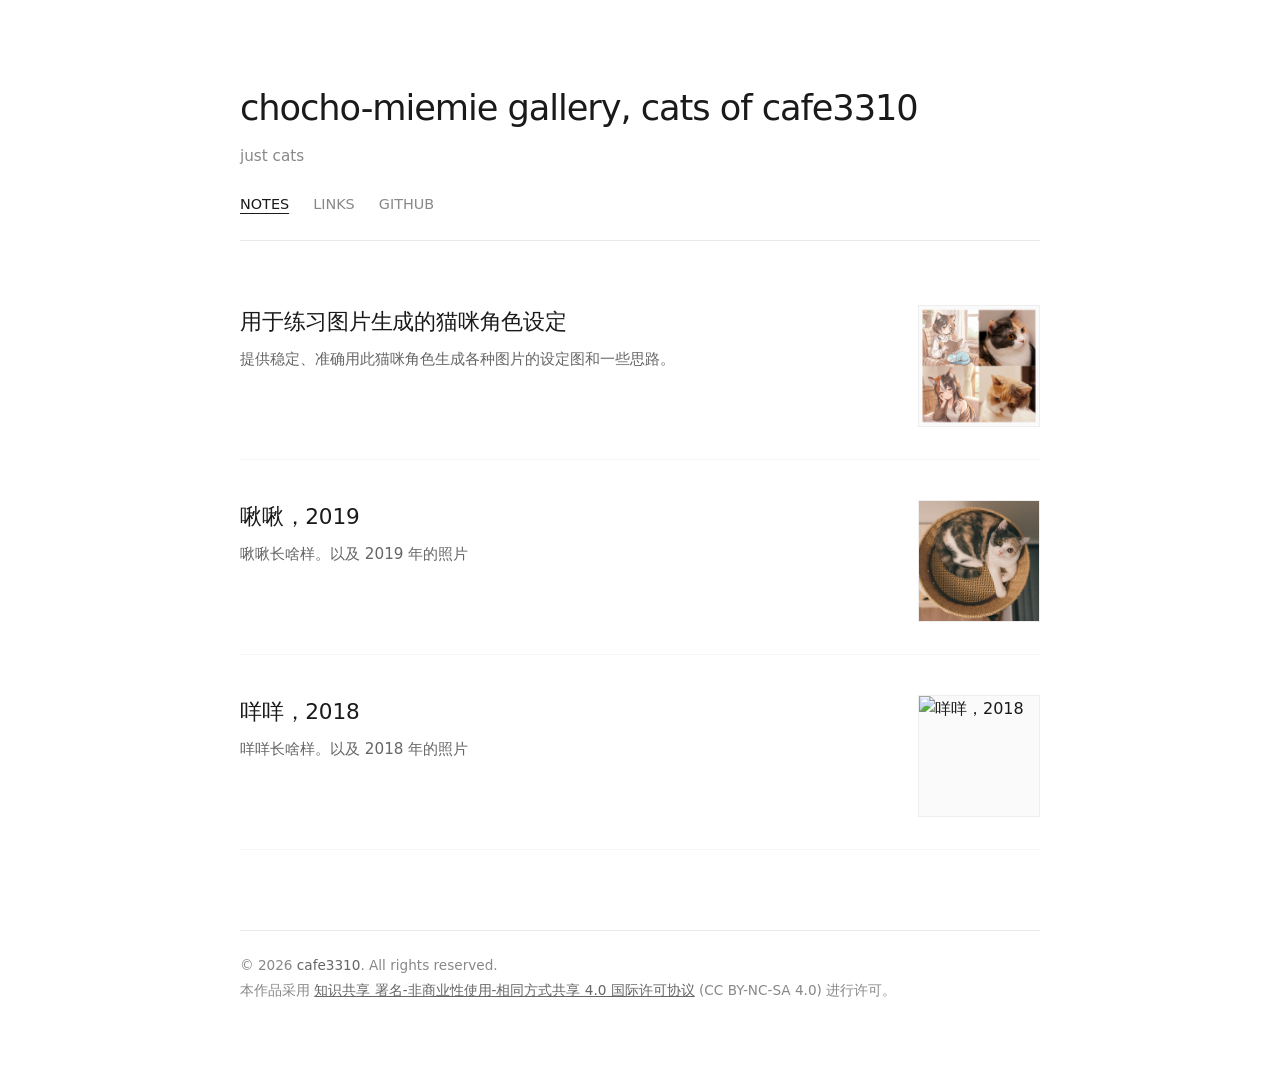
==== docs/index.html @ 52c23834 "update" ====
<!DOCTYPE html>
<html lang="zh">
<head>
  <meta charset="UTF-8">
  <meta name="viewport" content="width=device-width, initial-scale=1.0">
  <title>Notes - chocho-miemie gallery</title>
  <meta name="description" content="just cats">
  <link rel="stylesheet" href="./styles.css">
  <meta property="og:title" content="chocho-miemie gallery, cats of cafe3310">
  <meta property="og:type" content="website">
  <meta property="og:url" content="https://cafe3310.github.io/chocho-miemie-album/index.html">
  <meta property="og:image" content="https://cafe3310.github.io/chocho-miemie-album/gallery/2026-06-08-00-00_miemie-at-2018_miemie-7.jpg">
  <meta property="og:description" content="just cats">
  <meta property="og:site_name" content="chocho-miemie gallery, cats of cafe3310">
  <meta name="twitter:card" content="summary_large_image">
  <meta name="twitter:title" content="chocho-miemie gallery, cats of cafe3310">
  <meta name="twitter:description" content="just cats">
  <meta name="twitter:image" content="https://cafe3310.github.io/chocho-miemie-album/gallery/2026-06-08-00-00_miemie-at-2018_miemie-7.jpg">
  <script type="application/ld+json">
{
  "@context": "https://schema.org",
  "@graph": [
    {
      "@type": "WebSite",
      "@id": "https://cafe3310.github.io/chocho-miemie-album/#website",
      "name": "chocho-miemie gallery, cats of cafe3310",
      "url": "https://cafe3310.github.io/chocho-miemie-album/",
      "description": "just cats"
    },
    {
      "@type": "TechArticle",
      "headline": "用于练习图片生成的猫咪角色设定",
      "description": "提供稳定、准确用此猫咪角色生成各种图片的设定图和一些思路。",
      "image": [
        "https://cafe3310.github.io/chocho-miemie-album/gallery/2026-06-14-20-13-cat-oc-design-collage.png",
        "https://cafe3310.github.io/chocho-miemie-album/gallery/2026-06-14-20-13-cat-oc-design-compare.jpg",
        "https://cafe3310.github.io/chocho-miemie-album/gallery/2026-06-14-20-13-cat-oc-design-chocho-1.jpg",
        "https://cafe3310.github.io/chocho-miemie-album/gallery/2026-06-14-20-13-cat-oc-design-chocho-2.jpg",
        "https://cafe3310.github.io/chocho-miemie-album/gallery/2026-06-14-20-13-cat-oc-design-chocho-3.jpg",
        "https://cafe3310.github.io/chocho-miemie-album/gallery/2026-06-14-20-13-cat-oc-design-chocho-5.jpg",
        "https://cafe3310.github.io/chocho-miemie-album/gallery/2026-06-14-20-13-cat-oc-design-miemie-2.jpg",
        "https://cafe3310.github.io/chocho-miemie-album/gallery/2026-06-14-20-13-cat-oc-design-miemie-1.jpg",
        "https://cafe3310.github.io/chocho-miemie-album/gallery/2026-06-14-20-13-cat-oc-design-miemie-3.jpg",
        "https://cafe3310.github.io/chocho-miemie-album/gallery/2026-06-14-20-13-cat-oc-design-chocho-6.jpg",
        "https://cafe3310.github.io/chocho-miemie-album/gallery/2026-06-14-20-13-cat-oc-design-chocho-7.jpg",
        "https://cafe3310.github.io/chocho-miemie-album/gallery/2026-06-14-20-13-cat-oc-design-miemie-4.jpg",
        "https://cafe3310.github.io/chocho-miemie-album/gallery/2026-06-14-20-13-cat-oc-design-miemie-5.jpg"
      ],
      "datePublished": "2026-06-14",
      "url": "https://cafe3310.github.io/chocho-miemie-album/posts/cat-oc-design.html",
      "author": {
        "@type": "Person",
        "name": "cafe3310",
        "url": "https://github.com/cafe3310"
      }
    },
    {
      "@type": "TechArticle",
      "headline": "啾啾，2019",
      "description": "啾啾长啥样。以及 2019 年的照片",
      "image": [
        "https://cafe3310.github.io/chocho-miemie-album/gallery/2026-06-09-19-53_chocho-at-2019_chocho-1.jpg",
        "https://cafe3310.github.io/chocho-miemie-album/gallery/2026-06-09-19-53_chocho-at-2019_chocho-2.jpg",
        "https://cafe3310.github.io/chocho-miemie-album/gallery/2026-06-09-19-53_chocho-at-2019_chocho-3.jpg",
        "https://cafe3310.github.io/chocho-miemie-album/gallery/2026-06-09-19-53_chocho-at-2019_chocho-4.jpg",
        "https://cafe3310.github.io/chocho-miemie-album/gallery/2026-06-09-19-53_chocho-at-2019_chocho-5.jpg",
        "https://cafe3310.github.io/chocho-miemie-album/gallery/2026-06-09-19-53_chocho-at-2019_chocho-6.jpg",
        "https://cafe3310.github.io/chocho-miemie-album/gallery/2026-06-09-19-53_chocho-at-2019_chocho-7.jpg"
      ],
      "datePublished": "2026-06-09",
      "url": "https://cafe3310.github.io/chocho-miemie-album/posts/chocho-at-2019.html",
      "author": {
        "@type": "Person",
        "name": "cafe3310",
        "url": "https://github.com/cafe3310"
      }
    },
    {
      "@type": "TechArticle",
      "headline": "咩咩，2018",
      "description": "咩咩长啥样。以及 2018 年的照片",
      "image": [
        "https://cafe3310.github.io/chocho-miemie-album/gallery/2026-06-08-00-00_miemie-at-2018_miemie-1.jpg",
        "https://cafe3310.github.io/chocho-miemie-album/gallery/2026-06-08-00-00_miemie-at-2018_miemie-2.jpg",
        "https://cafe3310.github.io/chocho-miemie-album/gallery/2026-06-08-00-00_miemie-at-2018_miemie-3.jpg",
        "https://cafe3310.github.io/chocho-miemie-album/gallery/2026-06-08-00-00_miemie-at-2018_miemie-4.jpg",
        "https://cafe3310.github.io/chocho-miemie-album/gallery/2026-06-08-00-00_miemie-at-2018_miemie-5.jpg",
        "https://cafe3310.github.io/chocho-miemie-album/gallery/2026-06-08-00-00_miemie-at-2018_miemie-6.jpg",
        "https://cafe3310.github.io/chocho-miemie-album/gallery/2026-06-08-00-00_miemie-at-2018_miemie-7.jpg",
        "https://cafe3310.github.io/chocho-miemie-album/gallery/2026-06-08-00-00_miemie-at-2018_miemie-8.jpg"
      ],
      "datePublished": "2026-06-08",
      "url": "https://cafe3310.github.io/chocho-miemie-album/posts/miemie-at-2018.html",
      "author": {
        "@type": "Person",
        "name": "cafe3310",
        "url": "https://github.com/cafe3310"
      }
    }
  ]
}
</script>
</head>
<body>
  <div class="container">
    <header>
      <h1><a href="./index.html" style="text-decoration: none; color: inherit;">chocho-miemie gallery, cats of cafe3310</a></h1>
      <p>just cats</p>
      <nav class="site-nav">
        <a href="./index.html" class="active">NOTES</a>
        <a href="./links.html" class="">LINKS</a>
        <a href="https://github.com/cafe3310" target="_blank" rel="noopener noreferrer">GITHUB</a>
      </nav>
    </header>

    <main>
      <div class="post-list">
  
        <article class="post-item">
          <a href="posts/cat-oc-design.html">
            <div class="post-thumbnail">
              <img src="gallery/2026-06-14-20-13-cat-oc-design-collage.png" alt="用于练习图片生成的猫咪角色设定" loading="lazy">
            </div>
            <div class="post-info">
              <h2 class="post-title">用于练习图片生成的猫咪角色设定</h2>
              <p class="post-desc">提供稳定、准确用此猫咪角色生成各种图片的设定图和一些思路。</p>
            </div>
          </a>
        </article>
        

        <article class="post-item">
          <a href="posts/chocho-at-2019.html">
            <div class="post-thumbnail">
              <img src="gallery/2026-06-09-19-53_chocho-at-2019_chocho-5.jpg" alt="啾啾，2019" loading="lazy">
            </div>
            <div class="post-info">
              <h2 class="post-title">啾啾，2019</h2>
              <p class="post-desc">啾啾长啥样。以及 2019 年的照片</p>
            </div>
          </a>
        </article>
        

        <article class="post-item">
          <a href="posts/miemie-at-2018.html">
            <div class="post-thumbnail">
              <img src="gallery/2026-06-08-00-00_miemie-at-2018_miemie-1.jpg" alt="咩咩，2018" loading="lazy">
            </div>
            <div class="post-info">
              <h2 class="post-title">咩咩，2018</h2>
              <p class="post-desc">咩咩长啥样。以及 2018 年的照片</p>
            </div>
          </a>
        </article>
        
</div>

    </main>

    <footer style="margin-top: 5rem; border-top: 1px solid #eaeaea; padding-top: 1.5rem; font-size: 0.85rem; color: #888888; line-height: 1.6;">
      <p style="margin: 0;">&copy; 2026 <a href="https://github.com/cafe3310" target="_blank" style="color: #666666; text-decoration: none;">cafe3310</a>. All rights reserved.</p>
      <p style="margin: 0.25rem 0 0 0;">本作品采用 <a href="https://creativecommons.org/licenses/by-nc-sa/4.0/deed.zh-hans" target="_blank" style="color: #666666; text-decoration: underline;">知识共享 署名-非商业性使用-相同方式共享 4.0 国际许可协议</a> (CC BY-NC-SA 4.0) 进行许可。</p>
    </footer>
  </div>
</body>
</html>
---- docs/styles.css ----
:root {
  font-family: Inter, system-ui, Avenir, Helvetica, Arial, sans-serif;
  line-height: 1.6;
  font-weight: 400;
  color: #1a1a1a;
  background-color: #ffffff;
  text-rendering: optimizeLegibility;
  -webkit-font-smoothing: antialiased;
}

body {
  margin: 0;
  padding: 0;
  min-height: 100vh;
}

/* Minimalism Typography & Layout */
.container {
  max-width: 800px;
  margin: 0 auto;
  padding: 5rem 2rem;
}

header {
  margin-bottom: 4rem;
  border-bottom: 1px solid #eaeaea;
  padding-bottom: 1.5rem;
}

header h1 {
  font-size: 2.2rem;
  font-weight: 400;
  margin: 0 0 0.5rem 0;
  letter-spacing: -0.03em;
}

header p {
  color: #888888;
  margin: 0;
  font-size: 0.95rem;
  font-weight: 400;
}

.site-nav {
  display: flex;
  gap: 1.5rem;
  margin-top: 1.5rem;
}

.site-nav a, .site-nav button {
  background: none;
  border: none;
  padding: 0;
  color: #888888;
  font-size: 0.9rem;
  cursor: pointer;
  text-decoration: none;
  transition: color 0.15s ease;
}

.site-nav a:hover, .site-nav a.active, .site-nav button:hover, .site-nav button.active {
  color: #1a1a1a;
  text-decoration: underline;
  text-underline-offset: 4px;
}

/* Post list */
.post-list {
  display: flex;
  flex-direction: column;
  gap: 2.5rem;
}

.post-item {
  cursor: pointer;
  transition: opacity 0.15s ease;
  padding-bottom: 2rem;
  border-bottom: 1px solid #f5f5f5;
}

.post-item:hover {
  opacity: 0.7;
}

.post-item a {
  display: flex;
  flex-direction: row-reverse;
  gap: 1.5rem;
  align-items: flex-start;
  text-decoration: none;
  color: inherit;
  justify-content: space-between;
}

.post-thumbnail {
  width: 120px;
  height: 120px;
  flex-shrink: 0;
  border: 1px solid #eeeeee;
  overflow: hidden;
  background-color: #fafafa;
}

.post-thumbnail img {
  width: 100%;
  height: 100%;
  object-fit: cover;
}

.post-info {
  flex-grow: 1;
}

.post-title {
  font-size: 1.35rem;
  font-weight: 400;
  margin: 0 0 0.5rem 0;
  letter-spacing: -0.01em;
}

.post-desc {
  color: #666666;
  font-size: 0.95rem;
  margin: 0;
  max-width: 700px;
}

/* 移动端响应式布局 */
@media (max-width: 600px) {
  .post-item a {
    flex-direction: column;
    gap: 1rem;
  }
  .post-thumbnail {
    width: 100%;
    height: 180px;
  }
}

/* Single Post View (Large whitespace, fine typography) */
.post-view {
  animation: fadeIn 0.25s ease;
}

@keyframes fadeIn {
  from { opacity: 0; }
  to { opacity: 1; }
}

.back-btn {
  background: none;
  border: none;
  padding: 0;
  color: #888888;
  cursor: pointer;
  font-size: 0.9rem;
  margin-bottom: 2rem;
}

.back-btn:hover {
  color: #1a1a1a;
}

.post-content {
  font-size: 1.05rem;
  color: #222222;
  margin-bottom: 3.5rem;
}

.post-content a {
  color: #1a1a1a;
  text-decoration: none;
  border-bottom: 1px solid #cccccc;
  padding-bottom: 1px;
  transition: all 0.15s ease;
}

.post-content a:hover {
  border-bottom-color: #1a1a1a;
  background-color: rgba(0, 0, 0, 0.03);
}

.post-content h3 {
  font-size: 1.15rem;
  font-weight: 500;
  margin-top: 2rem;
  margin-bottom: 0.75rem;
}

.post-content p {
  margin-bottom: 1.25rem;
}

.post-content ul {
  list-style: none;
  padding-left: 0;
  margin-bottom: 1.25rem;
}

.post-content li {
  position: relative;
  padding-left: 1.2rem;
  margin-bottom: 0.5rem;
}

.post-content li::before {
  content: "";
  position: absolute;
  left: 0.2rem;
  top: 0.68em;
  width: 3px;
  height: 3px;
  border-radius: 50%;
  background-color: currentColor;
}

/* Parameter Code Block */
pre {
  background-color: #fafafa;
  border: 1px solid #eeeeee;
  border-radius: 4px;
  padding: 1rem;
  font-family: ui-monospace, SFMono-Regular, Menlo, Monaco, Consolas, monospace;
  font-size: 0.85rem;
  line-height: 1.5;
  overflow-x: auto;
  margin-bottom: 1.5rem;
}

/* Assets Gallery Grid */
.gallery-section-title {
  font-size: 1rem;
  font-weight: 500;
  text-transform: uppercase;
  letter-spacing: 0.08em;
  color: #999999;
  margin-bottom: 1.5rem;
  border-bottom: 1px solid #eaeaea;
  padding-bottom: 0.5rem;
}

.gallery-section {
  margin-bottom: 3.5rem;
}

.gallery-grid {
  display: grid;
  grid-template-columns: repeat(auto-fill, minmax(160px, 1fr));
  gap: 1.5rem;
}

.gallery-container {
  display: flex;
  flex-direction: column;
  gap: 0.5rem;
}

.gallery-item {
  background-color: #fafafa;
  border: 1px solid #eeeeee;
  aspect-ratio: 1 / 1;
  overflow: hidden;
  position: relative;
  transition: border-color 0.15s ease;
  cursor: pointer;
}

.gallery-item:hover {
  border-color: #666666;
}

.gallery-item.video-item {
  aspect-ratio: 16 / 9;
}

.gallery-item img, .gallery-item video {
  width: 100%;
  height: 100%;
  object-fit: cover;
}

.asset-caption {
  font-size: 0.8rem;
  color: #888888;
  text-align: center;
}

/* Flat Links List */
.links-list {
  display: flex;
  flex-direction: column;
  gap: 1rem;
}

.link-card {
  display: flex;
  justify-content: space-between;
  align-items: center;
  padding: 1.25rem 1.5rem;
  border: 1px solid #eeeeee;
  transition: border-color 0.15s ease;
  text-decoration: none;
  color: inherit;
}

.link-card:hover {
  border-color: #1a1a1a;
}

.link-card-title {
  font-size: 1.05rem;
  font-weight: 400;
}

.link-card-url {
  font-size: 0.85rem;
  color: #888888;
}

/* Modal details */
.modal-overlay {
  position: fixed;
  top: 0;
  left: 0;
  right: 0;
  bottom: 0;
  background-color: rgba(255, 255, 255, 0.96);
  display: flex;
  justify-content: center;
  align-items: center;
  z-index: 1000;
  padding: 2rem;
}

.modal-content {
  background-color: #ffffff;
  border: 1px solid #eaeaea;
  padding: 1.5rem;
  max-width: 900px;
  width: 90%;
  box-shadow: 0 4px 30px rgba(0, 0, 0, 0.01);
  animation: fadeIn 0.18s ease;
}

.modal-close {
  background: none;
  border: none;
  cursor: pointer;
  color: #999999;
  font-size: 0.85rem;
  float: right;
  margin-top: -1.25rem;
  margin-right: -1.25rem;
}

.modal-close:hover {
  color: #1a1a1a;
}

.modal-media {
  max-height: 70vh;
  width: 100%;
  margin-bottom: 0;
  border: 1px solid #eeeeee;
  overflow: hidden;
  background-color: #fafafa;
}

.modal-media img, .modal-media video {
  width: 100%;
  height: 100%;
  object-fit: contain;
}

.modal-title {
  font-weight: 400;
  font-size: 0.88rem;
  margin: 1.25rem 0 0 0;
  letter-spacing: -0.01em;
  text-align: center;
  color: #555555;
  line-height: 1.4;
}
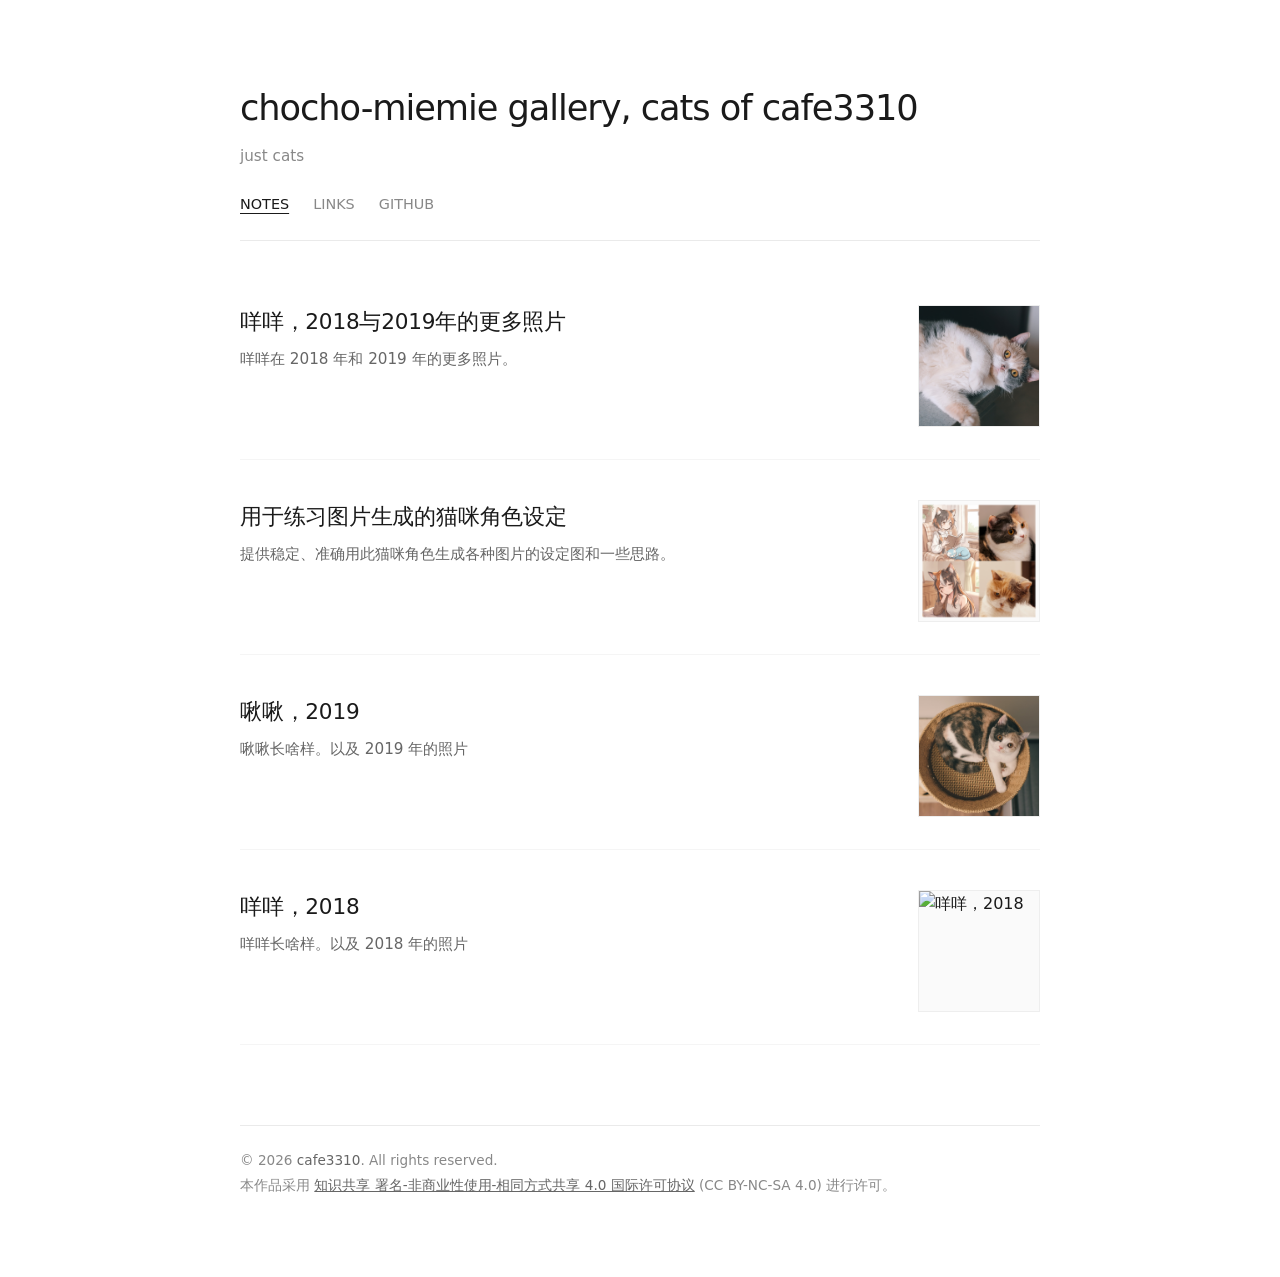
==== commit e9d9f763: "update article" ====
--- a/docs/index.html
+++ b/docs/index.html
@@ -29,6 +29,32 @@
     },
     {
       "@type": "TechArticle",
+      "headline": "咩咩，2018与2019年的更多照片",
+      "description": "咩咩在 2018 年和 2019 年的更多照片。",
+      "image": [
+        "https://cafe3310.github.io/chocho-miemie-album/gallery/2026-06-15-21-12-miemie-at-2018-2019-miemie-1.jpg",
+        "https://cafe3310.github.io/chocho-miemie-album/gallery/2026-06-15-21-12-miemie-at-2018-2019-miemie-2.jpg",
+        "https://cafe3310.github.io/chocho-miemie-album/gallery/2026-06-15-21-12-miemie-at-2018-2019-miemie-3.jpg",
+        "https://cafe3310.github.io/chocho-miemie-album/gallery/2026-06-15-21-12-miemie-at-2018-2019-miemie-4.jpg",
+        "https://cafe3310.github.io/chocho-miemie-album/gallery/2026-06-15-21-12-miemie-at-2018-2019-miemie-5.jpg",
+        "https://cafe3310.github.io/chocho-miemie-album/gallery/2026-06-15-21-12-miemie-at-2018-2019-miemie-6.jpg",
+        "https://cafe3310.github.io/chocho-miemie-album/gallery/2026-06-15-21-12-miemie-at-2018-2019-miemie-7.jpg",
+        "https://cafe3310.github.io/chocho-miemie-album/gallery/2026-06-15-21-12-miemie-at-2018-2019-miemie-8.jpg",
+        "https://cafe3310.github.io/chocho-miemie-album/gallery/2026-06-15-21-12-miemie-at-2018-2019-miemie-9.jpg",
+        "https://cafe3310.github.io/chocho-miemie-album/gallery/2026-06-15-21-12-miemie-at-2018-2019-miemie-10.jpg",
+        "https://cafe3310.github.io/chocho-miemie-album/gallery/2026-06-15-21-12-miemie-at-2018-2019-miemie-11.jpg",
+        "https://cafe3310.github.io/chocho-miemie-album/gallery/2026-06-15-21-12-miemie-at-2018-2019-miemie-12.jpg"
+      ],
+      "datePublished": "2026-06-15",
+      "url": "https://cafe3310.github.io/chocho-miemie-album/posts/miemie-at-2018-2019.html",
+      "author": {
+        "@type": "Person",
+        "name": "cafe3310",
+        "url": "https://github.com/cafe3310"
+      }
+    },
+    {
+      "@type": "TechArticle",
       "headline": "用于练习图片生成的猫咪角色设定",
       "description": "提供稳定、准确用此猫咪角色生成各种图片的设定图和一些思路。",
       "image": [
@@ -117,6 +143,19 @@
       <div class="post-list">
   
         <article class="post-item">
+          <a href="posts/miemie-at-2018-2019.html">
+            <div class="post-thumbnail">
+              <img src="gallery/2026-06-15-21-12-miemie-at-2018-2019-miemie-1.jpg" alt="咩咩，2018与2019年的更多照片" loading="lazy">
+            </div>
+            <div class="post-info">
+              <h2 class="post-title">咩咩，2018与2019年的更多照片</h2>
+              <p class="post-desc">咩咩在 2018 年和 2019 年的更多照片。</p>
+            </div>
+          </a>
+        </article>
+        
+
+        <article class="post-item">
           <a href="posts/cat-oc-design.html">
             <div class="post-thumbnail">
               <img src="gallery/2026-06-14-20-13-cat-oc-design-collage.png" alt="用于练习图片生成的猫咪角色设定" loading="lazy">
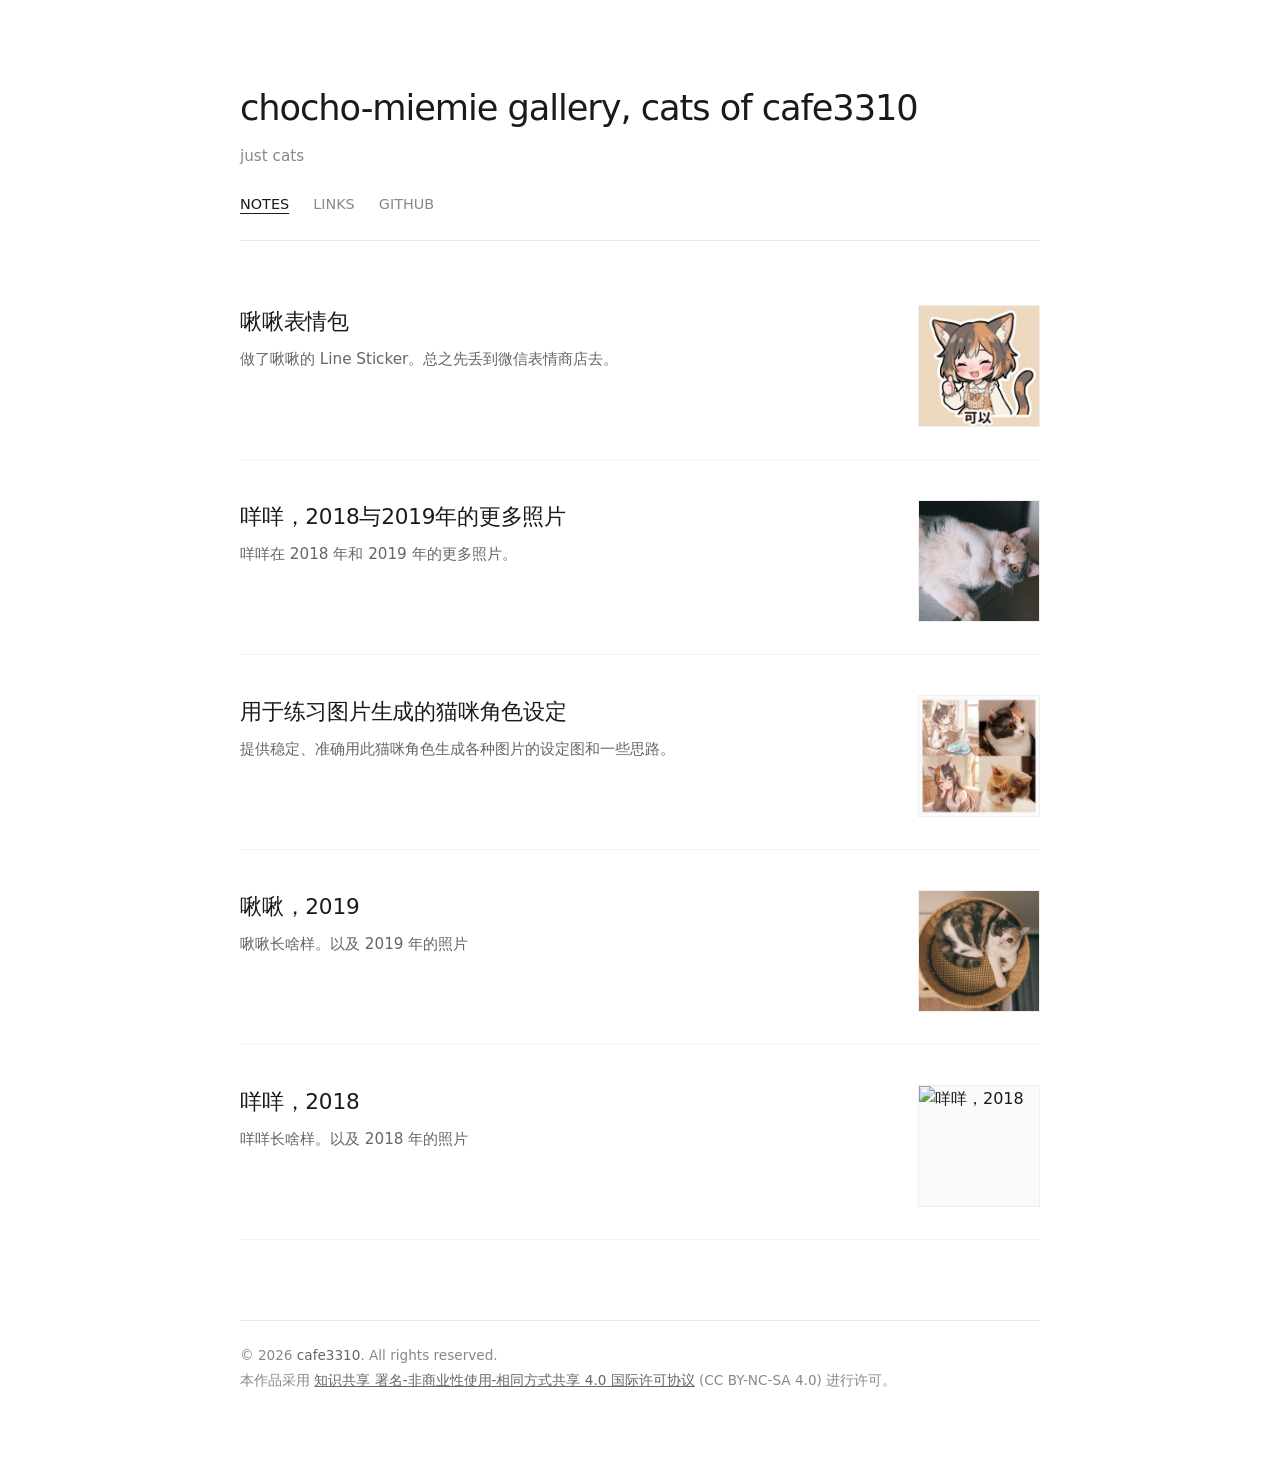
==== commit fff01e19: "new doc" ====
--- a/docs/index.html
+++ b/docs/index.html
@@ -29,6 +29,36 @@
     },
     {
       "@type": "TechArticle",
+      "headline": "啾啾表情包",
+      "description": "做了啾啾的 Line Sticker。总之先丢到微信表情商店去。",
+      "image": [
+        "https://cafe3310.github.io/chocho-miemie-album/gallery/2026-06-17-01-10_chocho-stickers_chocho-1.jpg",
+        "https://cafe3310.github.io/chocho-miemie-album/gallery/2026-06-17-01-10_chocho-stickers_chocho-2.jpg",
+        "https://cafe3310.github.io/chocho-miemie-album/gallery/2026-06-17-01-10_chocho-stickers_chocho-3.jpg",
+        "https://cafe3310.github.io/chocho-miemie-album/gallery/2026-06-17-01-10_chocho-stickers_chocho-4.jpg",
+        "https://cafe3310.github.io/chocho-miemie-album/gallery/2026-06-17-01-10_chocho-stickers_chocho-5.jpg",
+        "https://cafe3310.github.io/chocho-miemie-album/gallery/2026-06-17-01-10_chocho-stickers_chocho-6.jpg",
+        "https://cafe3310.github.io/chocho-miemie-album/gallery/2026-06-17-01-10_chocho-stickers_chocho-7.jpg",
+        "https://cafe3310.github.io/chocho-miemie-album/gallery/2026-06-17-01-10_chocho-stickers_chocho-8.jpg",
+        "https://cafe3310.github.io/chocho-miemie-album/gallery/2026-06-17-01-10_chocho-stickers_chocho-9.jpg",
+        "https://cafe3310.github.io/chocho-miemie-album/gallery/2026-06-17-01-10_chocho-stickers_chocho-10.jpg",
+        "https://cafe3310.github.io/chocho-miemie-album/gallery/2026-06-17-01-10_chocho-stickers_chocho-11.jpg",
+        "https://cafe3310.github.io/chocho-miemie-album/gallery/2026-06-17-01-10_chocho-stickers_chocho-12.jpg",
+        "https://cafe3310.github.io/chocho-miemie-album/gallery/2026-06-17-01-10_chocho-stickers_chocho-13.jpg",
+        "https://cafe3310.github.io/chocho-miemie-album/gallery/2026-06-17-01-10_chocho-stickers_chocho-14.jpg",
+        "https://cafe3310.github.io/chocho-miemie-album/gallery/2026-06-17-01-10_chocho-stickers_chocho-15.jpg",
+        "https://cafe3310.github.io/chocho-miemie-album/gallery/2026-06-17-01-10_chocho-stickers_chocho-16.jpg"
+      ],
+      "datePublished": "2026-06-17",
+      "url": "https://cafe3310.github.io/chocho-miemie-album/posts/chocho-stickers.html",
+      "author": {
+        "@type": "Person",
+        "name": "cafe3310",
+        "url": "https://github.com/cafe3310"
+      }
+    },
+    {
+      "@type": "TechArticle",
       "headline": "咩咩，2018与2019年的更多照片",
       "description": "咩咩在 2018 年和 2019 年的更多照片。",
       "image": [
@@ -143,6 +173,19 @@
       <div class="post-list">
   
         <article class="post-item">
+          <a href="posts/chocho-stickers.html">
+            <div class="post-thumbnail">
+              <img src="gallery/2026-06-17-01-10_chocho-stickers_chocho-1.jpg" alt="啾啾表情包" loading="lazy">
+            </div>
+            <div class="post-info">
+              <h2 class="post-title">啾啾表情包</h2>
+              <p class="post-desc">做了啾啾的 Line Sticker。总之先丢到微信表情商店去。</p>
+            </div>
+          </a>
+        </article>
+        
+
+        <article class="post-item">
           <a href="posts/miemie-at-2018-2019.html">
             <div class="post-thumbnail">
               <img src="gallery/2026-06-15-21-12-miemie-at-2018-2019-miemie-1.jpg" alt="咩咩，2018与2019年的更多照片" loading="lazy">
